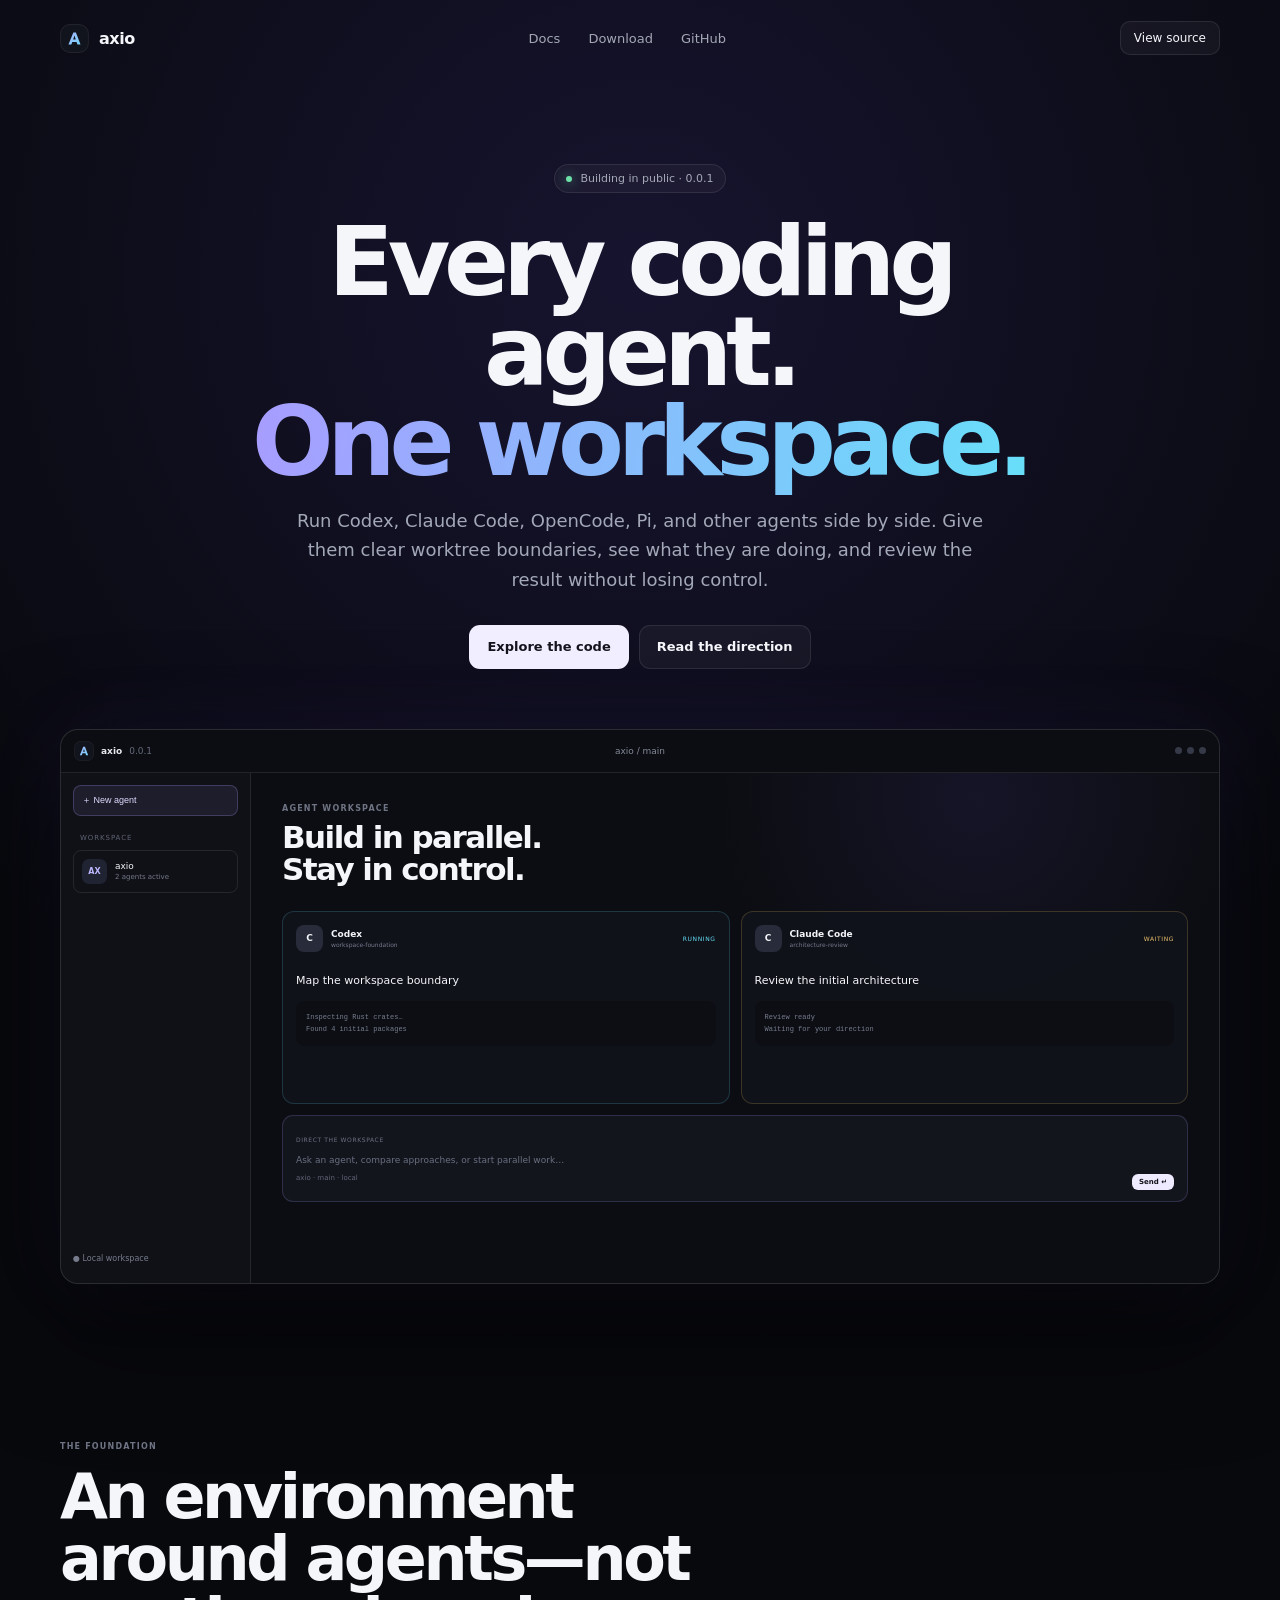
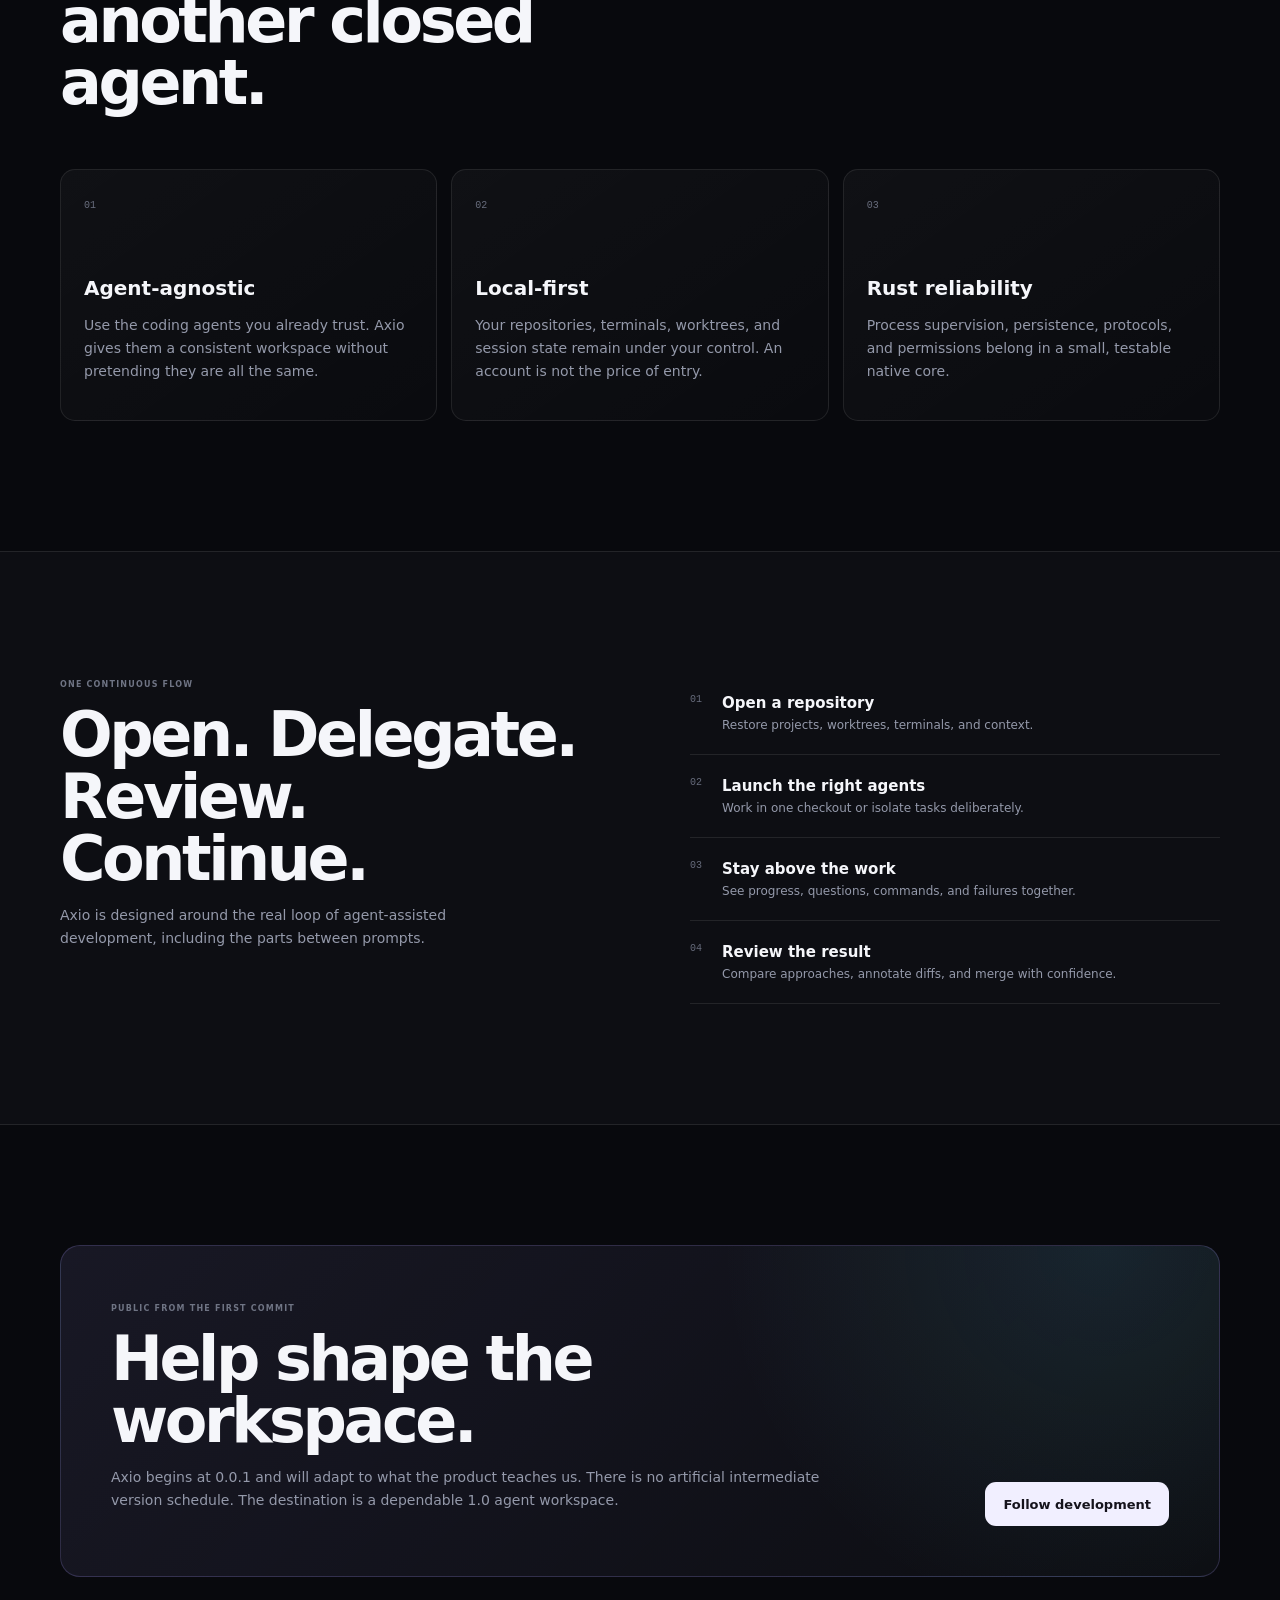
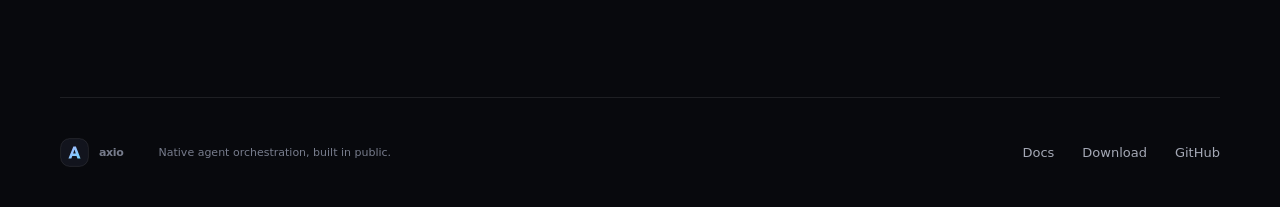
==== index.html @ 8079d882 "feat: launch the public Axio website" ====
<!doctype html>
<html lang="en">
  <head>
    <meta charset="UTF-8">
    <meta name="viewport" content="width=device-width, initial-scale=1.0">
    <meta name="description" content="Axio is a native, local-first workspace for running, steering, and reviewing coding agents.">
    <meta name="theme-color" content="#08090d">
    <meta property="og:title" content="Axio — one workspace for every coding agent">
    <meta property="og:description" content="Run agents in parallel. Review their work. Stay in control.">
    <title>Axio — one workspace for every coding agent</title>
    <link rel="icon" href="/assets/mark.svg" type="image/svg+xml">
    <link rel="manifest" href="/site.webmanifest">
    <link rel="stylesheet" href="/assets/site.css">
  </head>
  <body>
    <header class="site-nav container">
      <a class="brand" href="/" aria-label="Axio home"><img src="/assets/mark.svg" alt=""><span>axio</span></a>
      <nav aria-label="Primary navigation">
        <a href="/docs/">Docs</a>
        <a href="/download/">Download</a>
        <a href="https://github.com/notzenco/axio">GitHub</a>
      </nav>
      <a class="nav-action" href="https://github.com/notzenco/axio">View source</a>
    </header>

    <main>
      <section class="hero container">
        <div class="release-chip"><span></span> Building in public · 0.0.1</div>
        <h1>Every coding agent.<br><em>One workspace.</em></h1>
        <p class="hero-copy">Run Codex, Claude Code, OpenCode, Pi, and other agents side by side. Give them clear worktree boundaries, see what they are doing, and review the result without losing control.</p>
        <div class="hero-actions">
          <a class="button primary" href="https://github.com/notzenco/axio">Explore the code</a>
          <a class="button secondary" href="/docs/">Read the direction</a>
        </div>

        <div class="product-frame" aria-label="Preview of the Axio agent workspace">
          <div class="frame-bar">
            <div class="frame-brand"><img src="/assets/mark.svg" alt=""> axio <span>0.0.1</span></div>
            <div>axio / main</div>
            <div class="frame-dots"><i></i><i></i><i></i></div>
          </div>
          <div class="frame-grid">
            <aside class="mock-sidebar">
              <button type="button">＋ New agent</button>
              <small>WORKSPACE</small>
              <div class="mock-project"><b>AX</b><span>axio<em>2 agents active</em></span></div>
              <p>● Local workspace</p>
            </aside>
            <div class="mock-main">
              <div class="mock-heading"><span>AGENT WORKSPACE</span><strong>Build in parallel.<br>Stay in control.</strong></div>
              <div class="mock-agents">
                <article><header><b>C</b><span>Codex<small>workspace-foundation</small></span><em>RUNNING</em></header><p>Map the workspace boundary</p><pre>Inspecting Rust crates…<br>Found 4 initial packages</pre></article>
                <article class="waiting"><header><b>C</b><span>Claude Code<small>architecture-review</small></span><em>WAITING</em></header><p>Review the initial architecture</p><pre>Review ready<br>Waiting for your direction</pre></article>
              </div>
              <div class="mock-composer"><span>Direct the workspace</span><p>Ask an agent, compare approaches, or start parallel work…</p><small>axio · main · local <b>Send ↵</b></small></div>
            </div>
          </div>
        </div>
      </section>

      <section class="principles container">
        <div class="section-intro"><span>THE FOUNDATION</span><h2>An environment around agents—not another closed agent.</h2></div>
        <div class="principle-grid">
          <article><span>01</span><h3>Agent-agnostic</h3><p>Use the coding agents you already trust. Axio gives them a consistent workspace without pretending they are all the same.</p></article>
          <article><span>02</span><h3>Local-first</h3><p>Your repositories, terminals, worktrees, and session state remain under your control. An account is not the price of entry.</p></article>
          <article><span>03</span><h3>Rust reliability</h3><p>Process supervision, persistence, protocols, and permissions belong in a small, testable native core.</p></article>
        </div>
      </section>

      <section class="flow-section">
        <div class="container flow-grid">
          <div><span class="section-label">ONE CONTINUOUS FLOW</span><h2>Open. Delegate.<br>Review. Continue.</h2><p>Axio is designed around the real loop of agent-assisted development, including the parts between prompts.</p></div>
          <ol>
            <li><span>01</span><div><strong>Open a repository</strong><p>Restore projects, worktrees, terminals, and context.</p></div></li>
            <li><span>02</span><div><strong>Launch the right agents</strong><p>Work in one checkout or isolate tasks deliberately.</p></div></li>
            <li><span>03</span><div><strong>Stay above the work</strong><p>See progress, questions, commands, and failures together.</p></div></li>
            <li><span>04</span><div><strong>Review the result</strong><p>Compare approaches, annotate diffs, and merge with confidence.</p></div></li>
          </ol>
        </div>
      </section>

      <section class="public-section container">
        <div class="public-card">
          <div><span class="section-label">PUBLIC FROM THE FIRST COMMIT</span><h2>Help shape the workspace.</h2><p>Axio begins at 0.0.1 and will adapt to what the product teaches us. There is no artificial intermediate version schedule. The destination is a dependable 1.0 agent workspace.</p></div>
          <a class="button primary" href="https://github.com/notzenco/axio">Follow development</a>
        </div>
      </section>
    </main>

    <footer class="container"><a class="brand" href="/"><img src="/assets/mark.svg" alt=""><span>axio</span></a><p>Native agent orchestration, built in public.</p><nav><a href="/docs/">Docs</a><a href="/download/">Download</a><a href="https://github.com/notzenco/axio">GitHub</a></nav></footer>
  </body>
</html>
---- assets/site.css ----
:root {
  color-scheme: dark;
  font-family: Inter, ui-sans-serif, system-ui, -apple-system, BlinkMacSystemFont, "Segoe UI", sans-serif;
  --bg: #08090d;
  --panel: #11131a;
  --text: #f5f6fa;
  --muted: #9499aa;
  --line: rgba(255, 255, 255, 0.09);
  --violet: #a89cff;
  --cyan: #67dff9;
}

* { box-sizing: border-box; }
html { scroll-behavior: smooth; }
body {
  margin: 0;
  background: radial-gradient(circle at 50% 8%, rgba(112, 85, 255, 0.14), transparent 28%), var(--bg);
  color: var(--text);
}
a { color: inherit; text-decoration: none; }
.container { width: min(1160px, calc(100% - 40px)); margin-inline: auto; }
.site-nav { height: 76px; display: flex; align-items: center; justify-content: space-between; }
.brand { display: flex; align-items: center; gap: 10px; font-weight: 720; letter-spacing: -0.03em; }
.brand img { width: 29px; height: 29px; }
.site-nav nav, footer nav { display: flex; gap: 28px; color: #a4a8b5; font-size: 13px; }
.site-nav nav a:hover, .site-nav nav a.active, footer nav a:hover { color: #fff; }
.nav-action { padding: 9px 13px; border: 1px solid var(--line); border-radius: 10px; background: rgba(255,255,255,.04); font-size: 12px; }

.hero { padding-top: 88px; text-align: center; }
.release-chip { display: inline-flex; align-items: center; gap: 8px; padding: 7px 11px; border: 1px solid var(--line); border-radius: 99px; background: rgba(255,255,255,.035); color: #a5a9b7; font-size: 11px; }
.release-chip span { width: 6px; height: 6px; border-radius: 50%; background: #6de1a7; box-shadow: 0 0 12px rgba(109,225,167,.75); }
.hero h1, .download-page h1 { margin: 24px auto 18px; max-width: 900px; font-size: clamp(50px, 8vw, 96px); line-height: .94; letter-spacing: -.065em; font-weight: 620; }
.hero h1 em { font-style: normal; background: linear-gradient(100deg, var(--violet), var(--cyan)); color: transparent; background-clip: text; }
.hero-copy { max-width: 690px; margin: 0 auto; color: #a3a8b8; font-size: 18px; line-height: 1.65; }
.hero-actions, .download-actions { display: flex; justify-content: center; gap: 10px; margin: 30px 0 60px; }
.button { display: inline-flex; align-items: center; justify-content: center; min-height: 44px; padding: 0 17px; border-radius: 11px; border: 1px solid var(--line); font-size: 13px; font-weight: 650; }
.button.primary { background: #f1efff; color: #15131c; border-color: transparent; }
.button.secondary { background: rgba(255,255,255,.04); }

.product-frame { overflow: hidden; border: 1px solid rgba(255,255,255,.13); border-radius: 18px; background: #0c0d12; box-shadow: 0 45px 120px rgba(0,0,0,.55), 0 0 80px rgba(112,85,255,.08); text-align: left; }
.frame-bar { height: 43px; display: grid; grid-template-columns: 1fr auto 1fr; align-items: center; padding: 0 13px; border-bottom: 1px solid var(--line); color: #858a99; font-size: 9px; }
.frame-brand { display: flex; align-items: center; gap: 7px; color: #e8e9ee; font-weight: 650; }
.frame-brand img { width: 20px; }
.frame-brand span { color: #666b7c; font-weight: 400; }
.frame-dots { justify-self: end; display: flex; gap: 5px; }
.frame-dots i { width: 7px; height: 7px; border-radius: 50%; background: #363947; }
.frame-grid { min-height: 510px; display: grid; grid-template-columns: 190px 1fr; }
.mock-sidebar { padding: 12px; border-right: 1px solid var(--line); background: rgba(255,255,255,.015); display: flex; flex-direction: column; }
.mock-sidebar button { border: 1px solid rgba(168,156,255,.25); border-radius: 8px; padding: 8px; background: rgba(168,156,255,.09); color: #dedbff; text-align: left; font-size: 9px; }
.mock-sidebar > small { margin: 18px 7px 8px; color: #5f6475; font-size: 7px; letter-spacing: .13em; }
.mock-project { display: flex; gap: 8px; align-items: center; padding: 8px; border: 1px solid var(--line); border-radius: 8px; font-size: 9px; }
.mock-project b { display: grid; place-items: center; width: 25px; height: 25px; border-radius: 7px; background: #202331; color: #bdb6ff; font-size: 8px; }
.mock-project span { display: grid; gap: 2px; }
.mock-project em { color: #73788a; font-size: 7px; font-style: normal; }
.mock-sidebar p { margin-top: auto; color: #777c8d; font-size: 8px; }
.mock-main { padding: 31px; background: radial-gradient(circle at 75% 5%, rgba(120,92,255,.09), transparent 30%); }
.mock-heading { display: grid; gap: 9px; }
.mock-heading > span, .section-label, .section-intro > span { color: #6f7484; font-size: 8px; letter-spacing: .15em; font-weight: 700; }
.mock-heading strong { font-size: 31px; line-height: 1.03; letter-spacing: -.05em; font-weight: 600; }
.mock-agents { display: grid; grid-template-columns: 1fr 1fr; gap: 11px; margin-top: 25px; }
.mock-agents article { min-height: 193px; padding: 13px; border: 1px solid rgba(103,223,249,.18); border-radius: 12px; background: rgba(18,20,28,.83); }
.mock-agents article.waiting { border-color: rgba(234,190,94,.2); }
.mock-agents header { display: flex; align-items: center; gap: 8px; }
.mock-agents header > b { display: grid; place-items: center; width: 27px; height: 27px; border-radius: 8px; background: #282b39; font-size: 9px; }
.mock-agents header > span { display: grid; gap: 2px; font-size: 9px; font-weight: 650; }
.mock-agents header small { color: #74798a; font-size: 6px; font-weight: 400; }
.mock-agents header em { margin-left: auto; color: #65dff8; font-size: 6px; font-style: normal; letter-spacing: .1em; }
.mock-agents .waiting header em { color: #edc36a; }
.mock-agents article > p { margin: 22px 0 14px; font-size: 11px; }
.mock-agents pre { margin: 0; padding: 10px; border-radius: 8px; background: rgba(0,0,0,.23); color: #777d8d; font: 7px/1.8 ui-monospace, monospace; }
.mock-composer { margin-top: 11px; padding: 11px 13px; border: 1px solid rgba(168,156,255,.19); border-radius: 11px; background: #13151d; }
.mock-composer > span { color: #6e7383; font-size: 6px; letter-spacing: .1em; text-transform: uppercase; }
.mock-composer p { color: #696f80; font-size: 9px; }
.mock-composer small { display: flex; justify-content: space-between; color: #606576; font-size: 7px; }
.mock-composer b { padding: 4px 7px; border-radius: 6px; background: #eeeaff; color: #17151d; }

.principles { padding-block: 150px 130px; }
.section-intro { max-width: 680px; }
.section-intro h2, .flow-grid h2, .public-card h2 { margin: 13px 0 0; font-size: clamp(36px, 5vw, 62px); line-height: 1; letter-spacing: -.055em; font-weight: 580; }
.principle-grid { display: grid; grid-template-columns: repeat(3, 1fr); gap: 14px; margin-top: 55px; }
.principle-grid article { min-height: 240px; padding: 23px; border: 1px solid var(--line); border-radius: 15px; background: linear-gradient(145deg, rgba(255,255,255,.035), rgba(255,255,255,.012)); }
.principle-grid article > span { color: #686d7d; font: 10px ui-monospace, monospace; }
.principle-grid h3 { margin: 64px 0 12px; font-size: 20px; }
.principle-grid p, .flow-grid > div > p, .public-card p { color: var(--muted); font-size: 14px; line-height: 1.65; }
.flow-section { padding-block: 120px; background: #0d0e13; border-block: 1px solid var(--line); }
.flow-grid { display: grid; grid-template-columns: 1fr 1fr; gap: 100px; align-items: start; }
.flow-grid > div > p { max-width: 470px; }
.flow-grid ol { list-style: none; margin: 0; padding: 0; }
.flow-grid li { display: flex; gap: 20px; padding: 22px 0; border-bottom: 1px solid var(--line); }
.flow-grid li > span { color: #666b7b; font: 10px ui-monospace, monospace; }
.flow-grid li div { display: grid; gap: 6px; }
.flow-grid li strong { font-size: 15px; }
.flow-grid li p { margin: 0; color: var(--muted); font-size: 12px; }
.public-section { padding-block: 120px; }
.public-card { display: flex; align-items: end; justify-content: space-between; gap: 40px; padding: 50px; border: 1px solid rgba(168,156,255,.2); border-radius: 20px; background: radial-gradient(circle at 90% 0, rgba(103,223,249,.1), transparent 35%), linear-gradient(135deg, rgba(168,156,255,.1), rgba(255,255,255,.02)); }
.public-card > div { max-width: 720px; }
.public-card .button { flex: 0 0 auto; }
footer { min-height: 110px; display: flex; align-items: center; gap: 35px; border-top: 1px solid var(--line); color: #777c8c; font-size: 11px; }
footer nav { margin-left: auto; }

.interior { background: var(--bg); }
.interior .site-nav { border-bottom: 1px solid var(--line); }
.docs-layout { display: grid; grid-template-columns: 210px minmax(0, 720px); gap: 70px; padding-block: 80px 130px; }
.docs-layout aside { display: flex; flex-direction: column; gap: 12px; position: sticky; top: 30px; height: max-content; }
.docs-layout aside span { color: #64697a; font-size: 8px; letter-spacing: .13em; margin-bottom: 4px; }
.docs-layout aside a { color: #858a9a; font-size: 12px; }
.docs-layout aside a.active { color: #fff; }
.docs-layout article h1 { margin: 12px 0 16px; font-size: 58px; letter-spacing: -.055em; }
.docs-layout .lead { color: #b7bbc8; font-size: 20px; line-height: 1.55; }
.docs-layout h2 { margin: 50px 0 12px; font-size: 25px; letter-spacing: -.03em; }
.docs-layout article > p, .docs-list { color: var(--muted); font-size: 14px; line-height: 1.8; }
.docs-list { padding-left: 20px; }
.docs-callout { margin-top: 45px; padding: 22px; border: 1px solid var(--line); border-radius: 14px; background: var(--panel); }
.docs-callout p { color: var(--muted); font-size: 13px; line-height: 1.6; }
.docs-callout a { color: #b9b2ff; font-size: 12px; }
.download-page { min-height: calc(100vh - 186px); display: flex; flex-direction: column; align-items: center; justify-content: center; text-align: center; padding-block: 90px; }
.download-page h1 { max-width: 820px; font-size: clamp(48px, 7vw, 82px); }
.download-page > p { max-width: 650px; color: var(--muted); font-size: 17px; line-height: 1.65; }
.download-actions { margin-bottom: 40px; }
.platform-row { display: flex; gap: 9px; }
.platform-row span { padding: 8px 12px; border: 1px solid var(--line); border-radius: 9px; color: #8c91a1; font-size: 11px; }
.download-page .fine-print { font-size: 11px; margin-top: 18px; }

@media (max-width: 800px) {
  .container { width: min(calc(100% - 24px), 1160px); }
  .site-nav nav { display: none; }
  .hero { padding-top: 55px; }
  .hero h1 { font-size: 50px; }
  .hero-copy { font-size: 15px; }
  .product-frame { overflow-x: auto; }
  .frame-grid { min-width: 760px; }
  .principles { padding-block: 100px; }
  .principle-grid, .flow-grid { grid-template-columns: 1fr; }
  .flow-grid { gap: 55px; }
  .public-card { align-items: start; flex-direction: column; padding: 28px; }
  .docs-layout { grid-template-columns: 1fr; padding-top: 45px; }
  .docs-layout aside { display: none; }
  .docs-layout article h1 { font-size: 46px; }
  footer nav { display: none; }
}
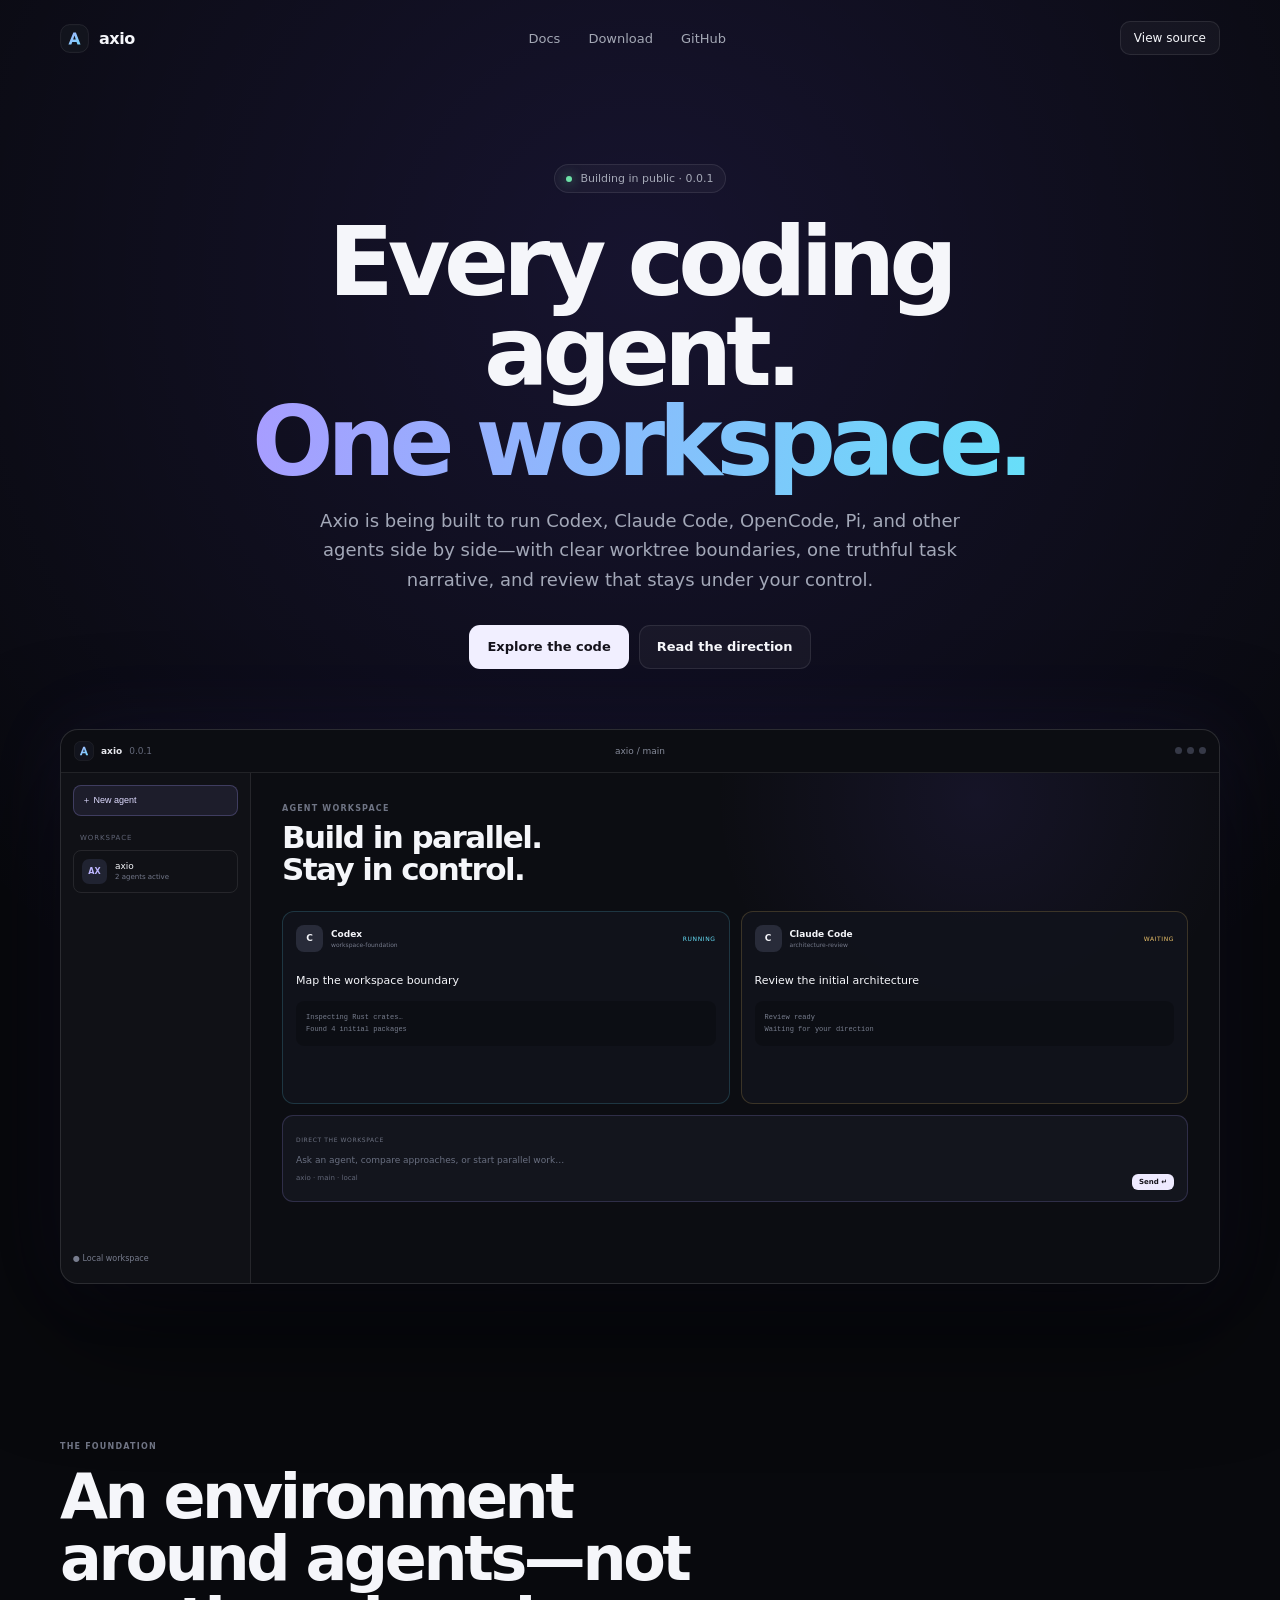
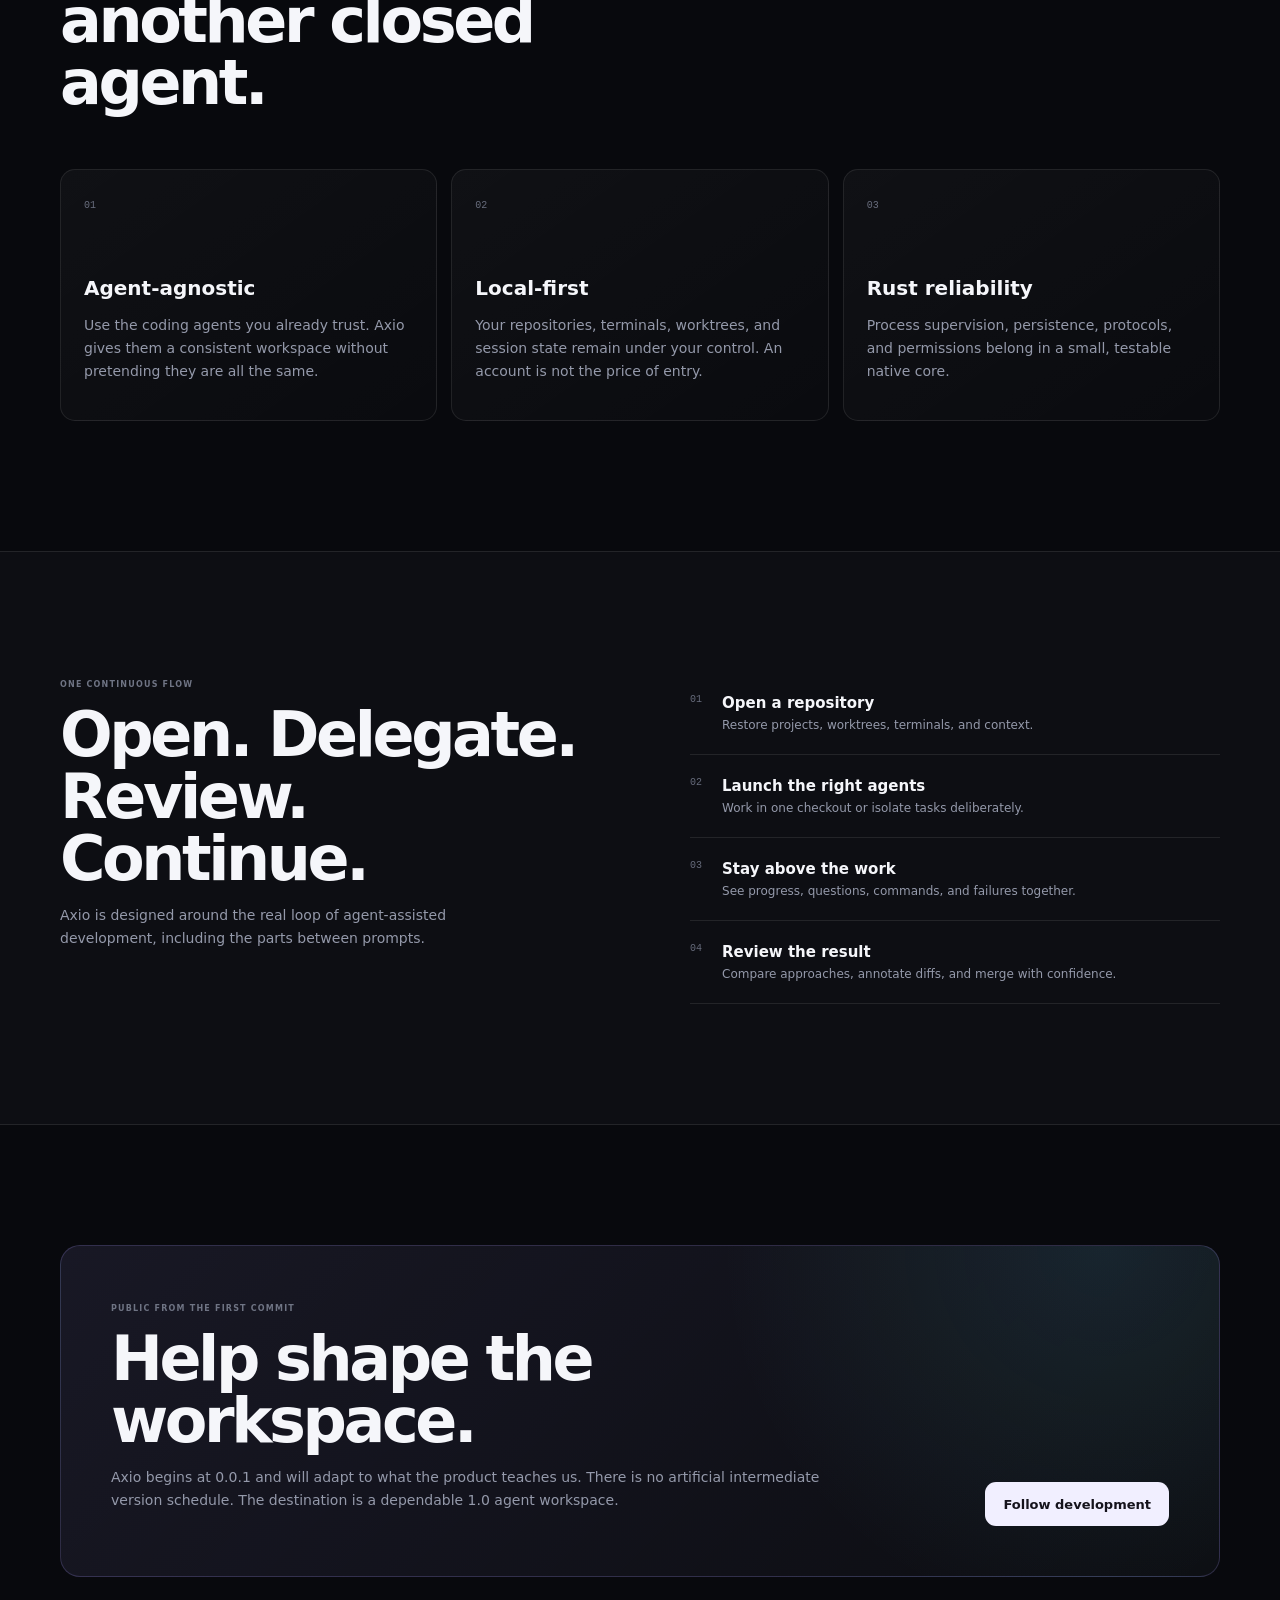
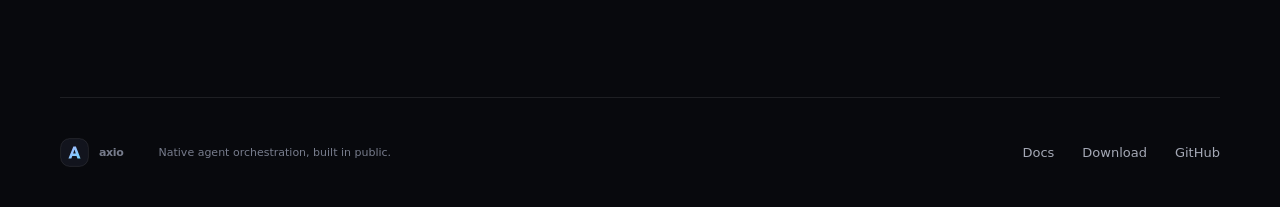
==== commit 4ddc9851: "docs: publish current implementation status" ====
--- a/index.html
+++ b/index.html
@@ -27,7 +27,7 @@
       <section class="hero container">
         <div class="release-chip"><span></span> Building in public · 0.0.1</div>
         <h1>Every coding agent.<br><em>One workspace.</em></h1>
-        <p class="hero-copy">Run Codex, Claude Code, OpenCode, Pi, and other agents side by side. Give them clear worktree boundaries, see what they are doing, and review the result without losing control.</p>
+        <p class="hero-copy">Axio is being built to run Codex, Claude Code, OpenCode, Pi, and other agents side by side—with clear worktree boundaries, one truthful task narrative, and review that stays under your control.</p>
         <div class="hero-actions">
           <a class="button primary" href="https://github.com/notzenco/axio">Explore the code</a>
           <a class="button secondary" href="/docs/">Read the direction</a>
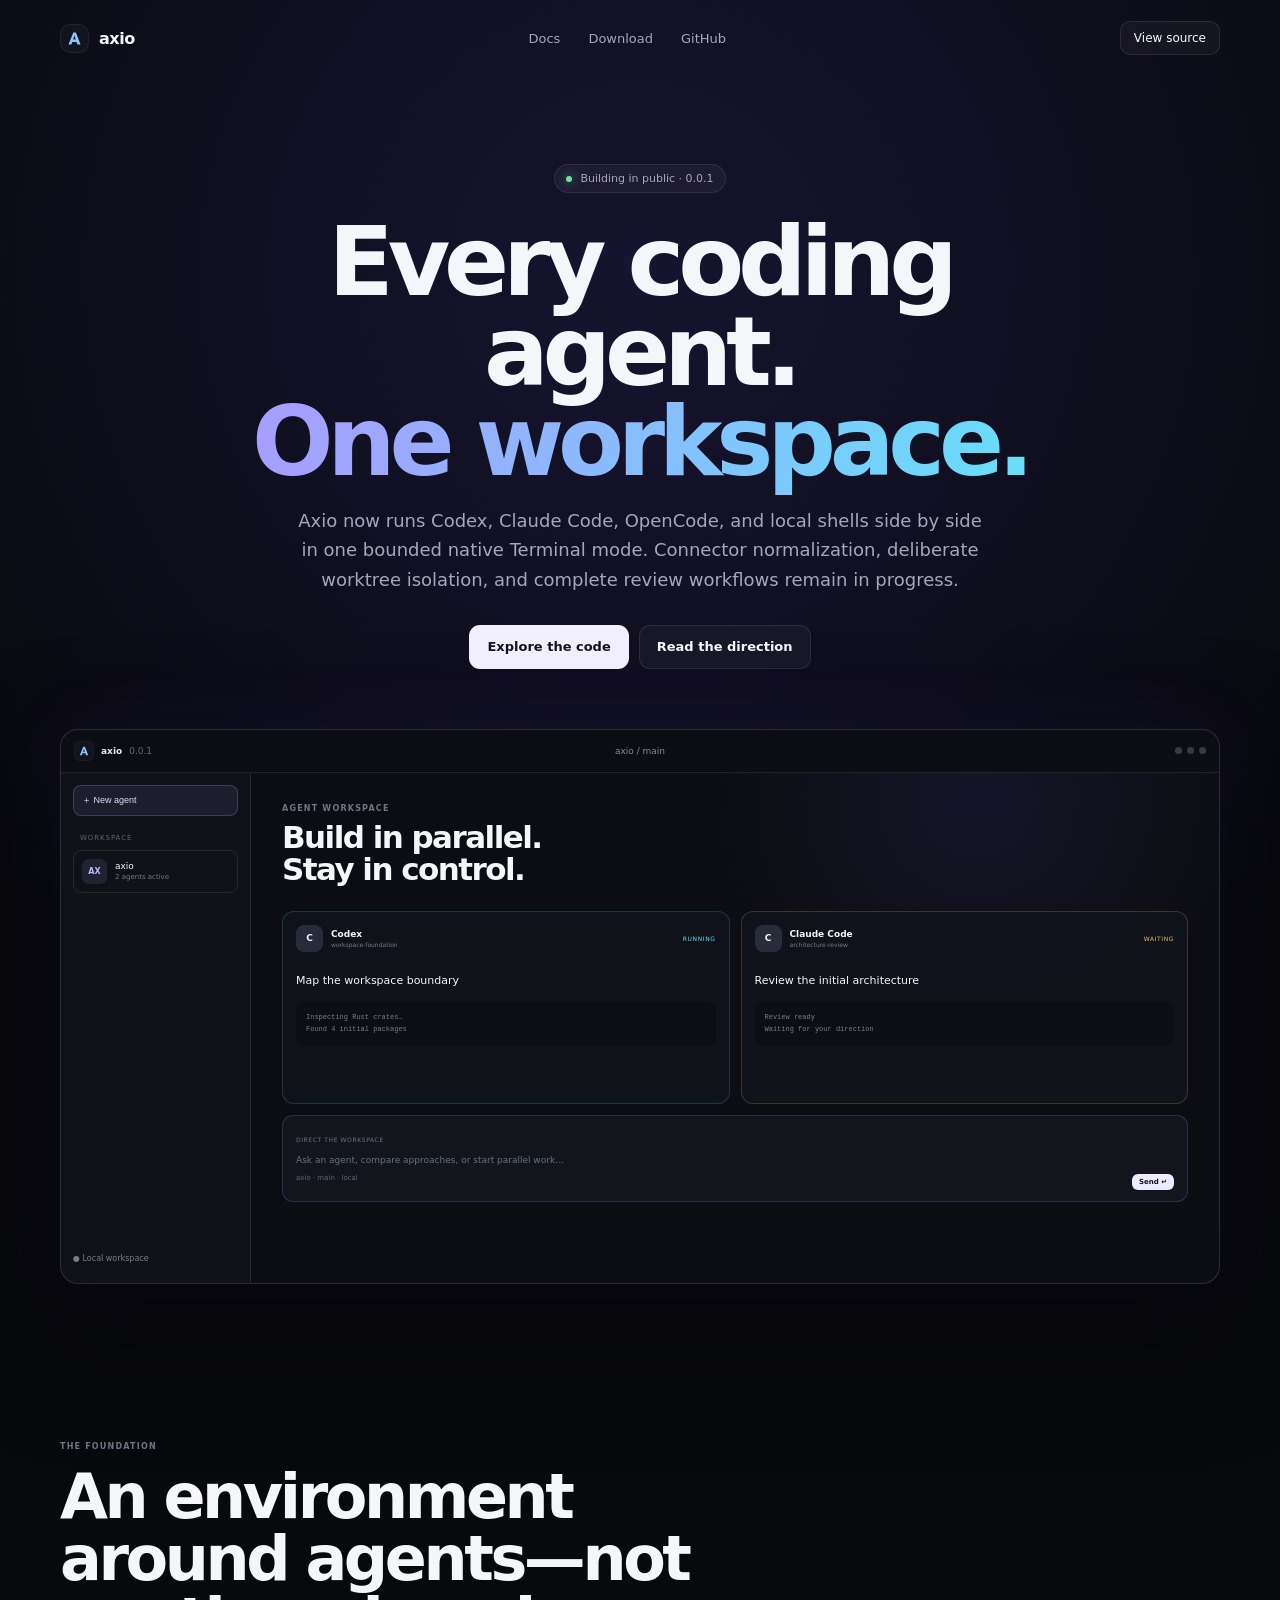
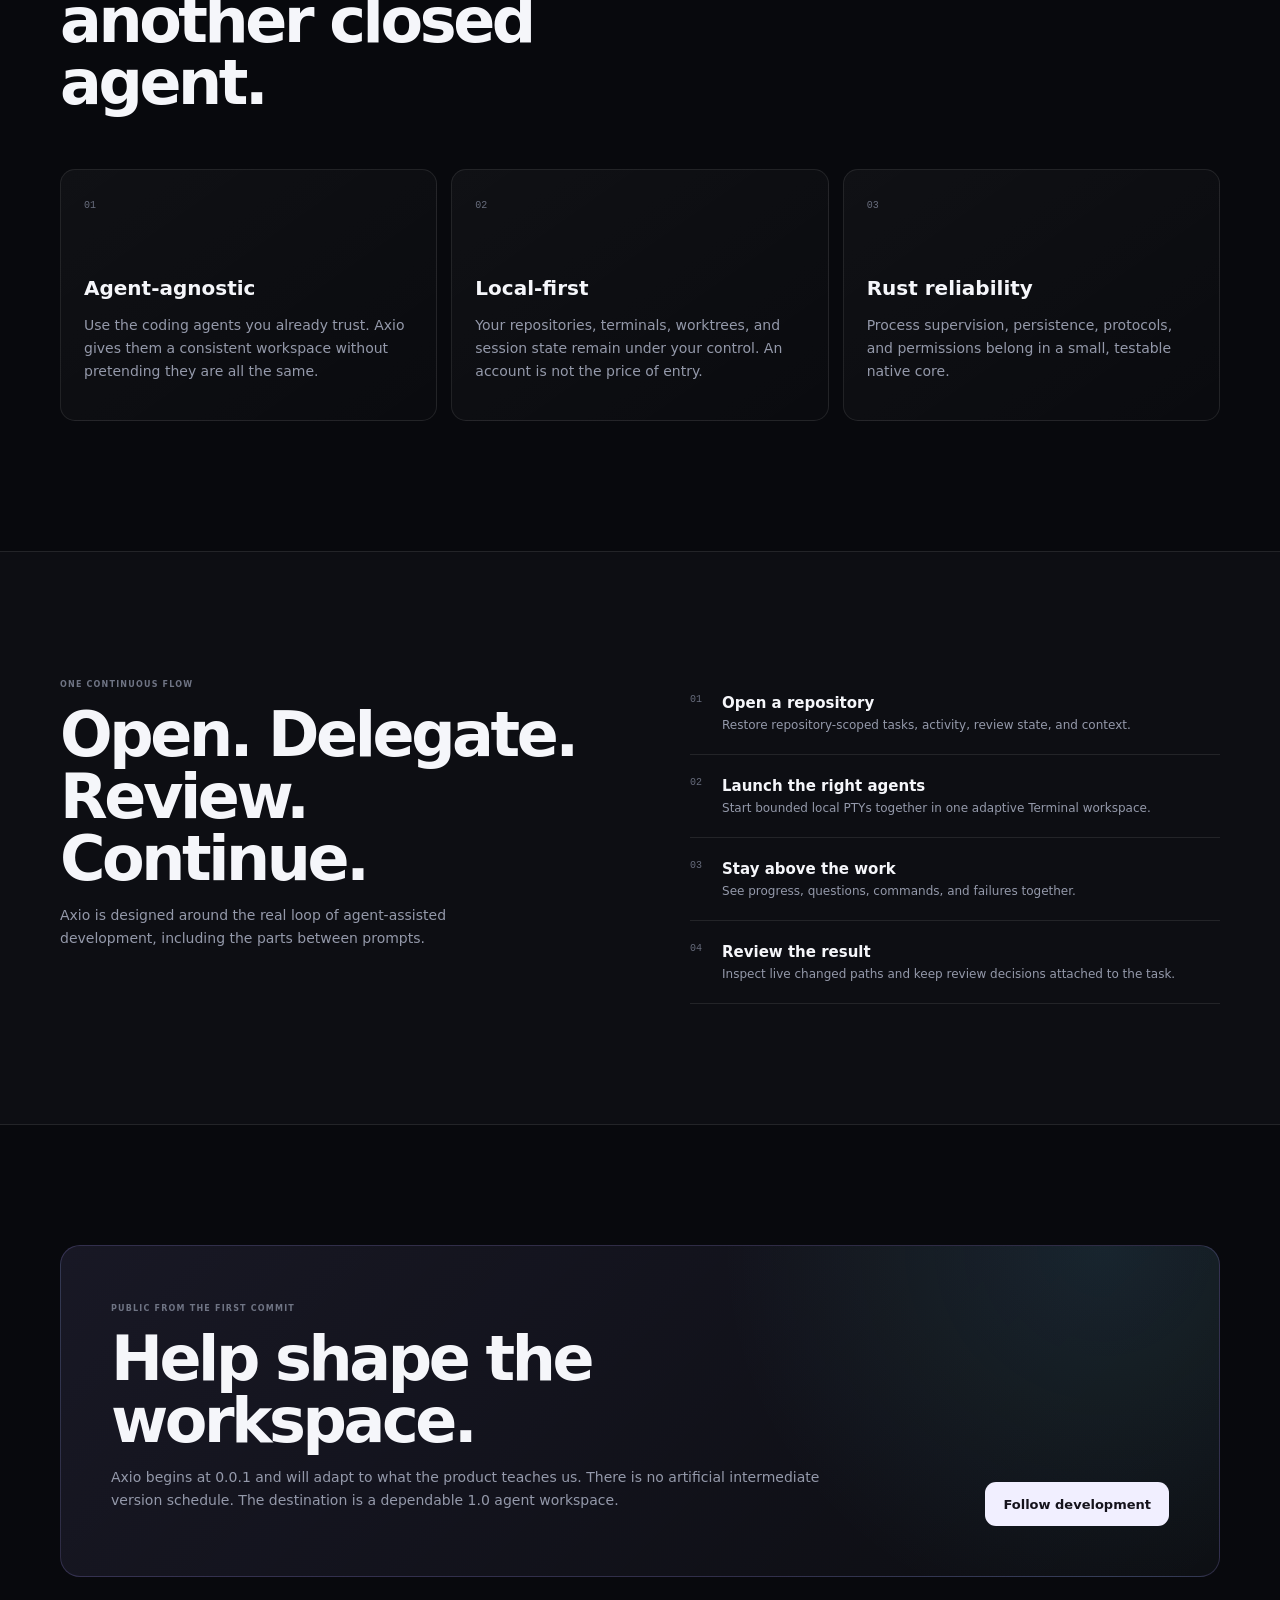
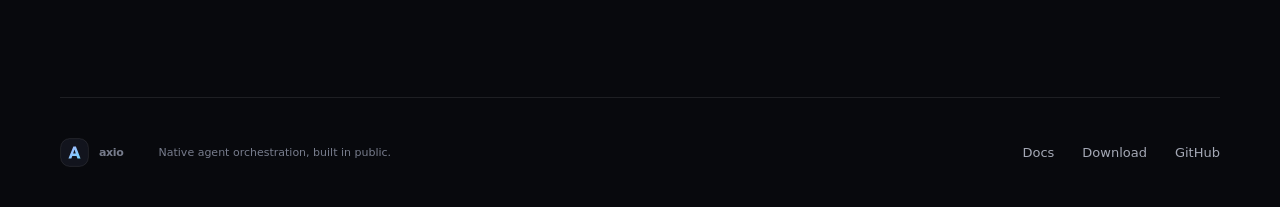
==== commit 478c4c1a: "docs: align site with terminal runtime" ====
--- a/index.html
+++ b/index.html
@@ -27,7 +27,7 @@
       <section class="hero container">
         <div class="release-chip"><span></span> Building in public · 0.0.1</div>
         <h1>Every coding agent.<br><em>One workspace.</em></h1>
-        <p class="hero-copy">Axio is being built to run Codex, Claude Code, OpenCode, Pi, and other agents side by side—with clear worktree boundaries, one truthful task narrative, and review that stays under your control.</p>
+        <p class="hero-copy">Axio now runs Codex, Claude Code, OpenCode, and local shells side by side in one bounded native Terminal mode. Connector normalization, deliberate worktree isolation, and complete review workflows remain in progress.</p>
         <div class="hero-actions">
           <a class="button primary" href="https://github.com/notzenco/axio">Explore the code</a>
           <a class="button secondary" href="/docs/">Read the direction</a>
@@ -71,10 +71,10 @@
         <div class="container flow-grid">
           <div><span class="section-label">ONE CONTINUOUS FLOW</span><h2>Open. Delegate.<br>Review. Continue.</h2><p>Axio is designed around the real loop of agent-assisted development, including the parts between prompts.</p></div>
           <ol>
-            <li><span>01</span><div><strong>Open a repository</strong><p>Restore projects, worktrees, terminals, and context.</p></div></li>
-            <li><span>02</span><div><strong>Launch the right agents</strong><p>Work in one checkout or isolate tasks deliberately.</p></div></li>
+            <li><span>01</span><div><strong>Open a repository</strong><p>Restore repository-scoped tasks, activity, review state, and context.</p></div></li>
+            <li><span>02</span><div><strong>Launch the right agents</strong><p>Start bounded local PTYs together in one adaptive Terminal workspace.</p></div></li>
             <li><span>03</span><div><strong>Stay above the work</strong><p>See progress, questions, commands, and failures together.</p></div></li>
-            <li><span>04</span><div><strong>Review the result</strong><p>Compare approaches, annotate diffs, and merge with confidence.</p></div></li>
+            <li><span>04</span><div><strong>Review the result</strong><p>Inspect live changed paths and keep review decisions attached to the task.</p></div></li>
           </ol>
         </div>
       </section>
